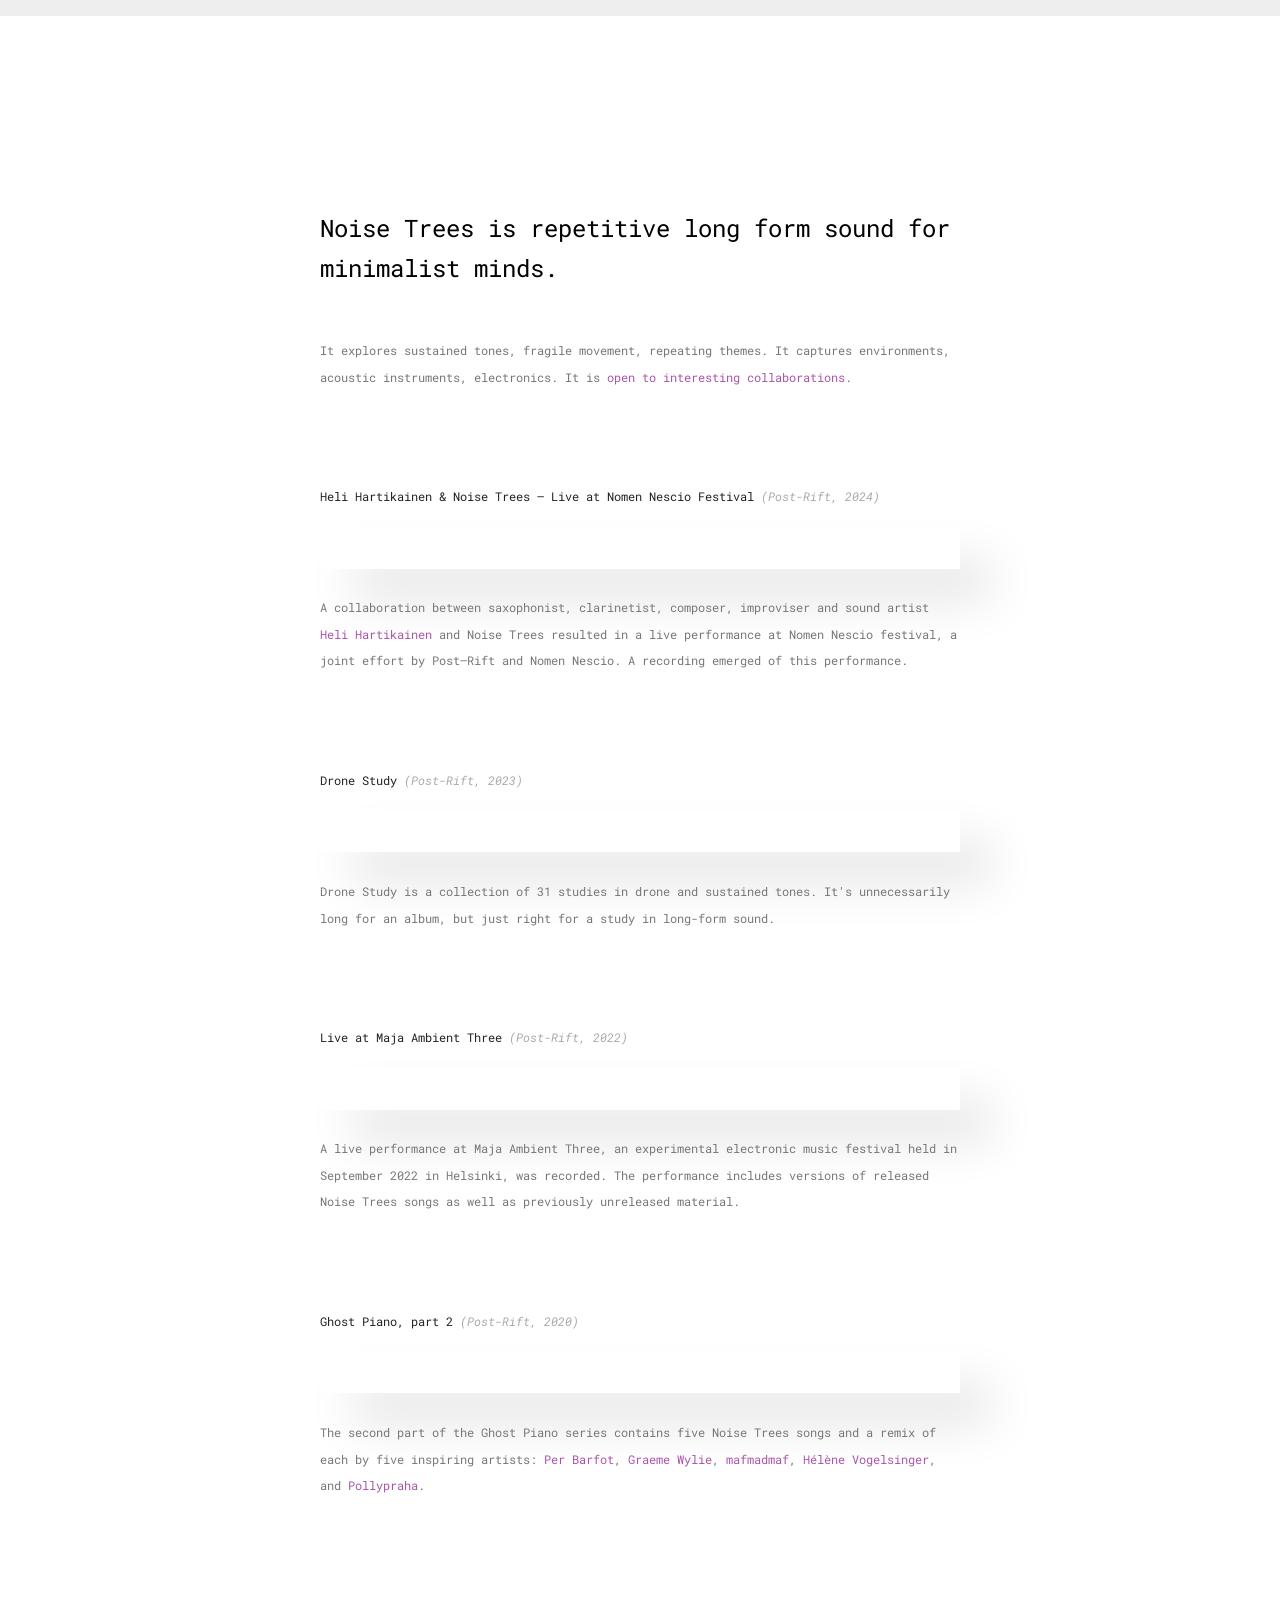
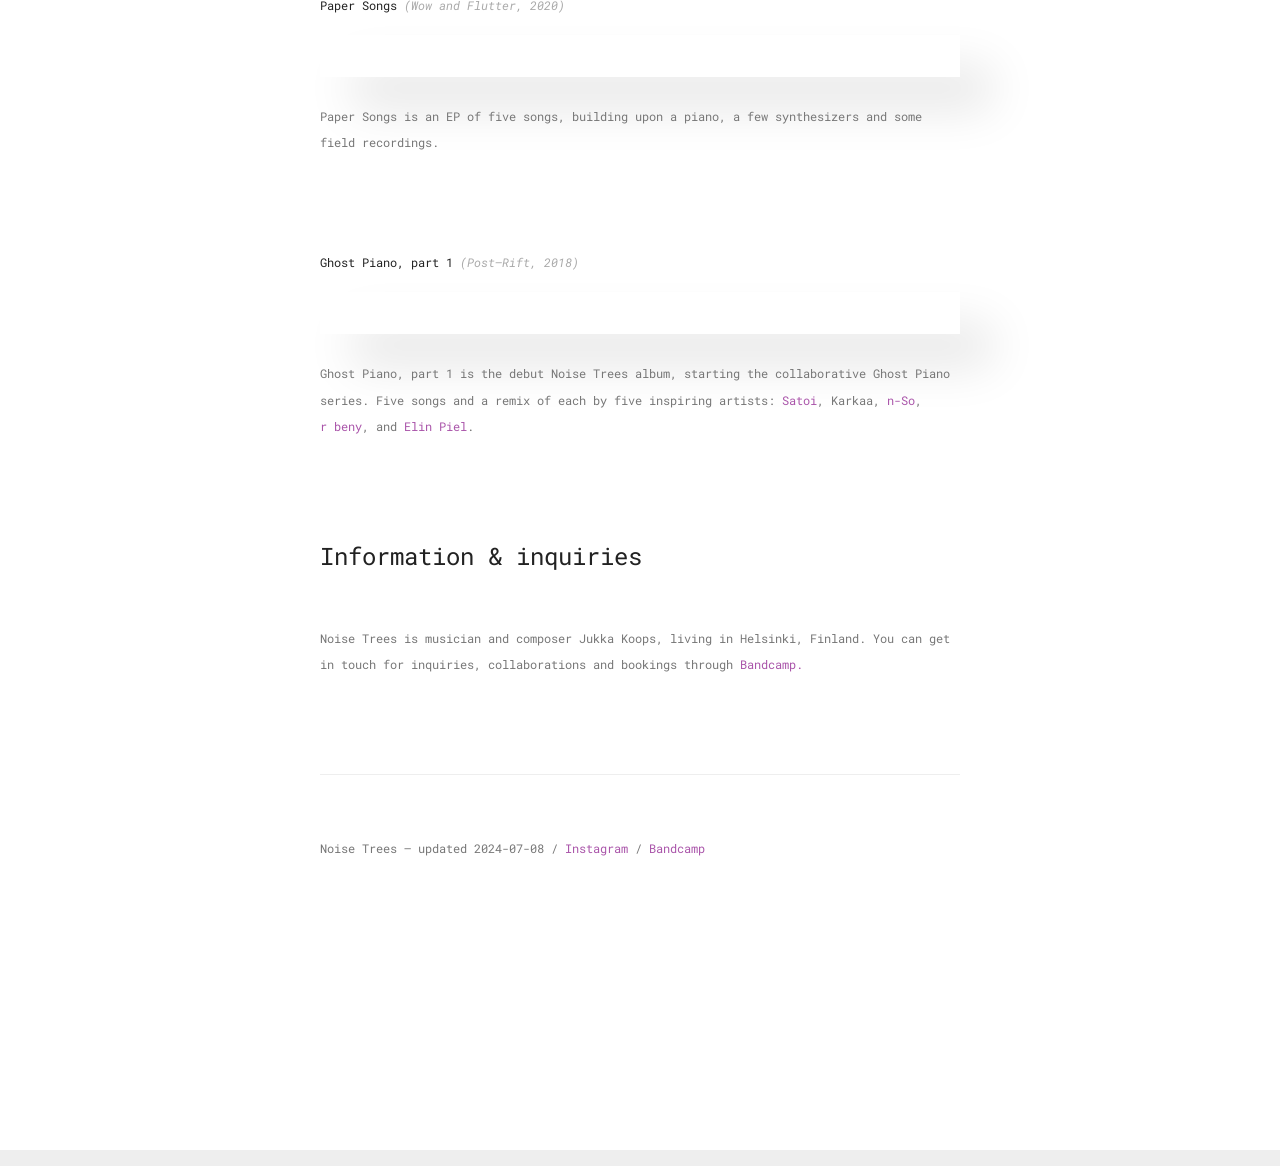
==== index.html @ 514bcb10 "Update index.html" ====
<!DOCTYPE html>
<html lang="en">
<head>
  <meta charset="UTF-8" />
  <title>Noise Trees</title>
  <meta property='og:title'  content='Noise Trees'>
  <meta name="viewport" content="width=device-width,initial-scale=1" />
  <meta name="description" content="Noise Trees is repetitive long form sound for minimalist minds." />
  <meta property='og:description'  content='Noise Trees is repetitive long form sound for minimalist minds.'>
  <meta property="og:image"  content="http://https://f4.bcbits.com/img/0014461624_20.jpg">
  <link href="https://cdn.jsdelivr.net/npm/modern-normalize@v2.0.0/modern-normalize.min.css" rel="stylesheet">
  <link rel="icon" href="favicon.png">
  <link rel="preconnect" href="https://fonts.googleapis.com">
  <link rel="preconnect" href="https://fonts.gstatic.com" crossorigin>
  <link href="https://fonts.googleapis.com/css2?family=Roboto+Mono:ital,wght@0,400;1,400&display=swap" rel="stylesheet">

  <style type="text/css">
    html {background: #eee;}
    body * {color: #777; font-family: 'Roboto Mono', sans-serif; font-size: 0.75rem; font-weight: 400; line-height: 1.68em;}
    body {background: #fff; border-top: 1rem solid #eee; border-bottom: 1rem solid #eee; padding: 12rem 0;}
    h1 {font-size: 1.5rem; margin: 0 0 3rem 0; color: #000;}
    h2 {font-size: 1.5rem; color: #222; margin: 3rem 0;}
    h3 {font-size: 0.75rem; color: #222;}
    h3 span {font-style: italic; color: #aaa;}
    header, nav, section, article, footer {margin: 0 auto 6rem auto; max-width: 40rem; width: 66vw;}
    section {}
    article {}
    nav {margin-top: 3rem;}
    p {font-weight: 400; line-height: 1.68rem; max-width: 40rem;}
    ul, li {margin: 0; padding: 0; list-style: none;}
    ul li {margin-bottom: 1rem;}
    li a {font-size: 1rem; background: #fff;}
    em {font-style: italic; color: #777;}
    a, a:link, a:visited, a span {color: #a5a; text-decoration: none;}
    a:hover {border-bottom: 1px dashed #a5a; width: 100%;}
    a.selected {color: #555;}
    footer {padding-top: 3rem; border-top: 1px solid #eee;}
    iframe {margin: 0.5rem 0; box-shadow: 2rem 2rem 3rem rgba(0, 0, 0, 0.1)}
  </style>

</head>
<body>

  <header>
    <h1>Noise Trees is repetitive long form sound for minimalist minds.</h1>
    <p>It explores sustained tones, fragile movement, repeating themes. It captures environments, acoustic instruments, electronics. It is <a href="#contact">open to interesting collaborations.</a></p>
    <!--
    <nav>
      <ul>
        <li><a href="#sound">Sound</a></li>
        <li><a href="#test">Audiovisual</a></li>
        <li><a href="">About</a></li>
      </ul>
    </nav>
    -->
  </header>

  <section>
    <!--<a id="sound"></a>
    <h2>Sound</h2>-->
    <article>
      <h3>Heli Hartikainen & Noise Trees — Live at Nomen Nescio Festival <span>(Post-Rift, 2024)</span></h3>
      <iframe style="border: 0; width: 100%; height: 42px;" src="https://bandcamp.com/EmbeddedPlayer/album=1262201035/size=small/bgcol=ffffff/linkcol=a5a/transparent=true/" seamless><a href="https://noisetrees.bandcamp.com/album/live-at-nomen-nescio-festival">Live at Nomen Nescio Festival by Heli Hartikainen & Noise Trees</a></iframe>
      <p>A collaboration between saxophonist, clarinetist, composer, improviser and sound artist <a href="https://helihartikainen.com/">Heli Hartikainen</a> and Noise Trees resulted in a live performance at Nomen Nescio festival, a joint effort by Post—Rift and Nomen Nescio. A recording emerged of this performance.</p>
    </article>
    <article>
      <h3>Drone Study <span>(Post-Rift, 2023)</span></h3>
      <iframe style="border: 0; width: 100%; height: 42px;" src="https://bandcamp.com/EmbeddedPlayer/album=2181542255/size=small/bgcol=ffffff/linkcol=a5a/transparent=true/" seamless><a href="https://noisetrees.bandcamp.com/album/drone-study">Drone Study by Noise Trees</a></iframe>
      <p>Drone Study is a collection of 31 studies in drone and sustained tones. It's unnecessarily long for an album, but just right for a study in long-form sound.</p>
    </article>
    <article>
      <h3>Live at Maja Ambient Three <span>(Post-Rift, 2022)</span></h3>
      <iframe style="border: 0; width: 100%; height: 42px;" src="https://bandcamp.com/EmbeddedPlayer/album=1717855935/size=small/bgcol=ffffff/linkcol=a5a/transparent=true/" seamless><a href="https://noisetrees.bandcamp.com/album/live-at-maja-ambient-three">Live at Maja Ambient Three by Noise Trees</a></iframe>
      <p>A live performance at Maja Ambient Three, an experimental electronic music festival held in September 2022 in Helsinki, was recorded. The performance includes versions of released Noise Trees songs as well as previously unreleased material.</p>
    </article>
    <article>
      <h3>Ghost Piano, part 2 <span>(Post-Rift, 2020)</span></h3>
      <iframe style="border: 0; width: 100%; height: 42px;" src="https://bandcamp.com/EmbeddedPlayer/album=4050104749/size=small/bgcol=ffffff/linkcol=a5a/transparent=true/" seamless><a href="https://noisetrees.bandcamp.com/album/ghost-piano-part-2">Ghost Piano, Part 2 by Noise Trees</a></iframe>
      <p>The second part of the Ghost Piano series contains five Noise Trees songs and a remix of each by five inspiring artists: <a href="https://perbarfot.bandcamp.com/music">Per Barfot</a>, <a href="https://graemecwylie.bandcamp.com/music">Graeme Wylie</a>, <a href="https://mafmadmaf.bandcamp.com/music">mafmadmaf</a>, <a href="https://helenevogelsinger.bandcamp.com/music">Hélène Vogelsinger</a>, and <a href="https://pollypraha.bandcamp.com/music">Pollypraha</a>.</p>
    </article>
    <article>
      <h3>Paper Songs <span>(Wow and Flutter, 2020)</span></h3>
      <iframe style="border: 0; width: 100%; height: 42px;" src="https://bandcamp.com/EmbeddedPlayer/album=2324278514/size=small/bgcol=ffffff/linkcol=a5a/transparent=true/" seamless><a href="https://noisetrees.bandcamp.com/album/paper-songs">Paper Songs by Noise Trees</a></iframe>
      <p>Paper Songs is an EP of five songs, building upon a piano, a few synthesizers and some field recordings.</p>
    </article>
    <article>
      <h3>Ghost Piano, part 1 <span>(Post—Rift, 2018)</span></h3>
      <iframe style="border: 0; width: 100%; height: 42px;" src="https://bandcamp.com/EmbeddedPlayer/album=360101749/size=small/bgcol=ffffff/linkcol=a5a/transparent=true/" seamless><a href="https://noisetrees.bandcamp.com/album/ghost-piano-part-1">Ghost Piano, Part 1 by Noise Trees</a></iframe>
      <p>Ghost Piano, part 1 is the debut Noise Trees album, starting the collaborative Ghost Piano series. Five songs and a remix of each by five inspiring artists: <a href="https://satoi.bandcamp.com/music">Satoi</a>, Karkaa, <a href="https://n-so.bandcamp.com/music">n-So</a>, <a href="https://rbeny.bandcamp.com/music">r&nbsp;beny</a>, and <a href="https://elinpiel.bandcamp.com/music">Elin Piel</a>.</p>
    </article>
  </section>

  <section>
    <a id="contact"></a>
    <h2>Information & inquiries</h2>
    <p>Noise Trees is musician and composer Jukka Koops, living in Helsinki, Finland. You can get in touch for inquiries, collaborations and bookings through <a href="https://noisetrees.bandcamp.com/contact?b=2618297066&n=Noise%20Trees&email=sumolounge%40gmail.com">Bandcamp.</a></p>
  </section>

  <footer>
    <p>Noise Trees — updated 2024-07-08 /&nbsp;<a href="https://www.instagram.com/noisetre.es/">Instagram</a>&nbsp;/&nbsp;<a href="https://noisetrees.bandcamp.com/">Bandcamp</a></p>
  </footer>

</body>
</html>
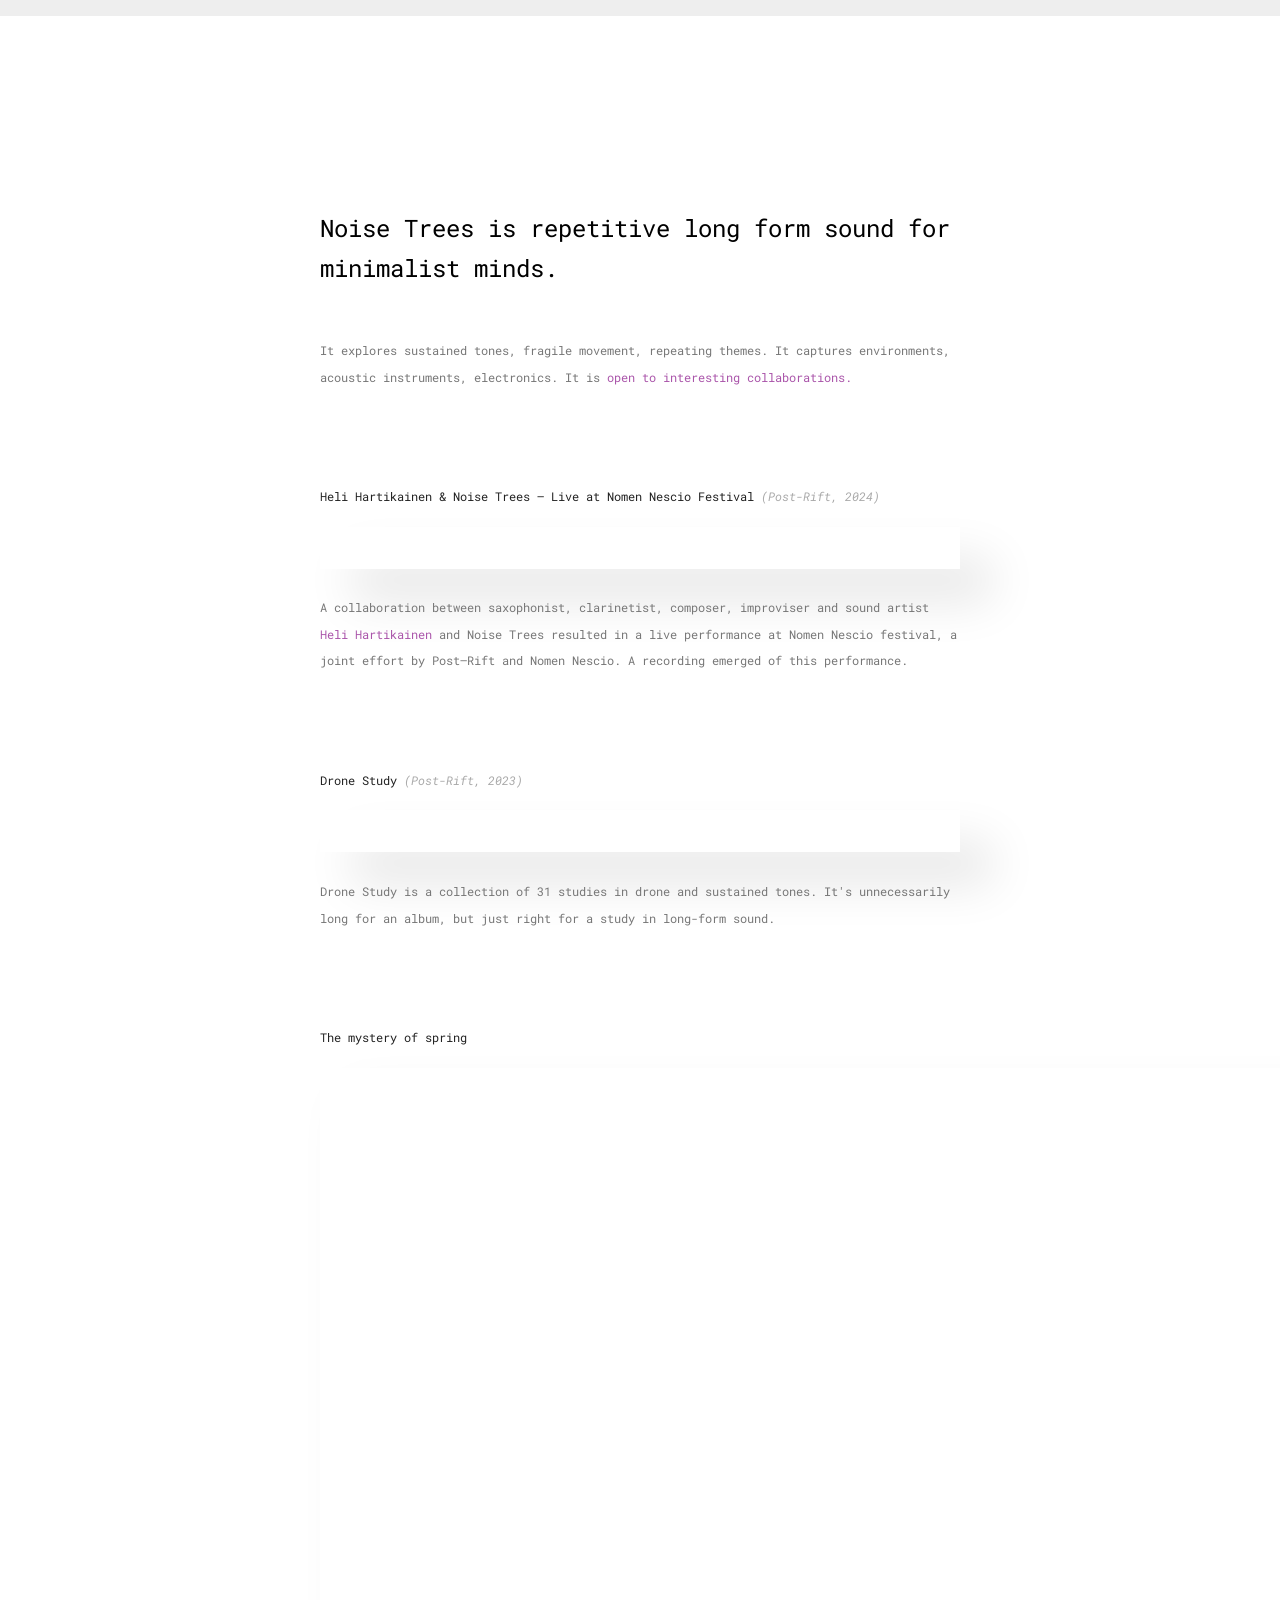
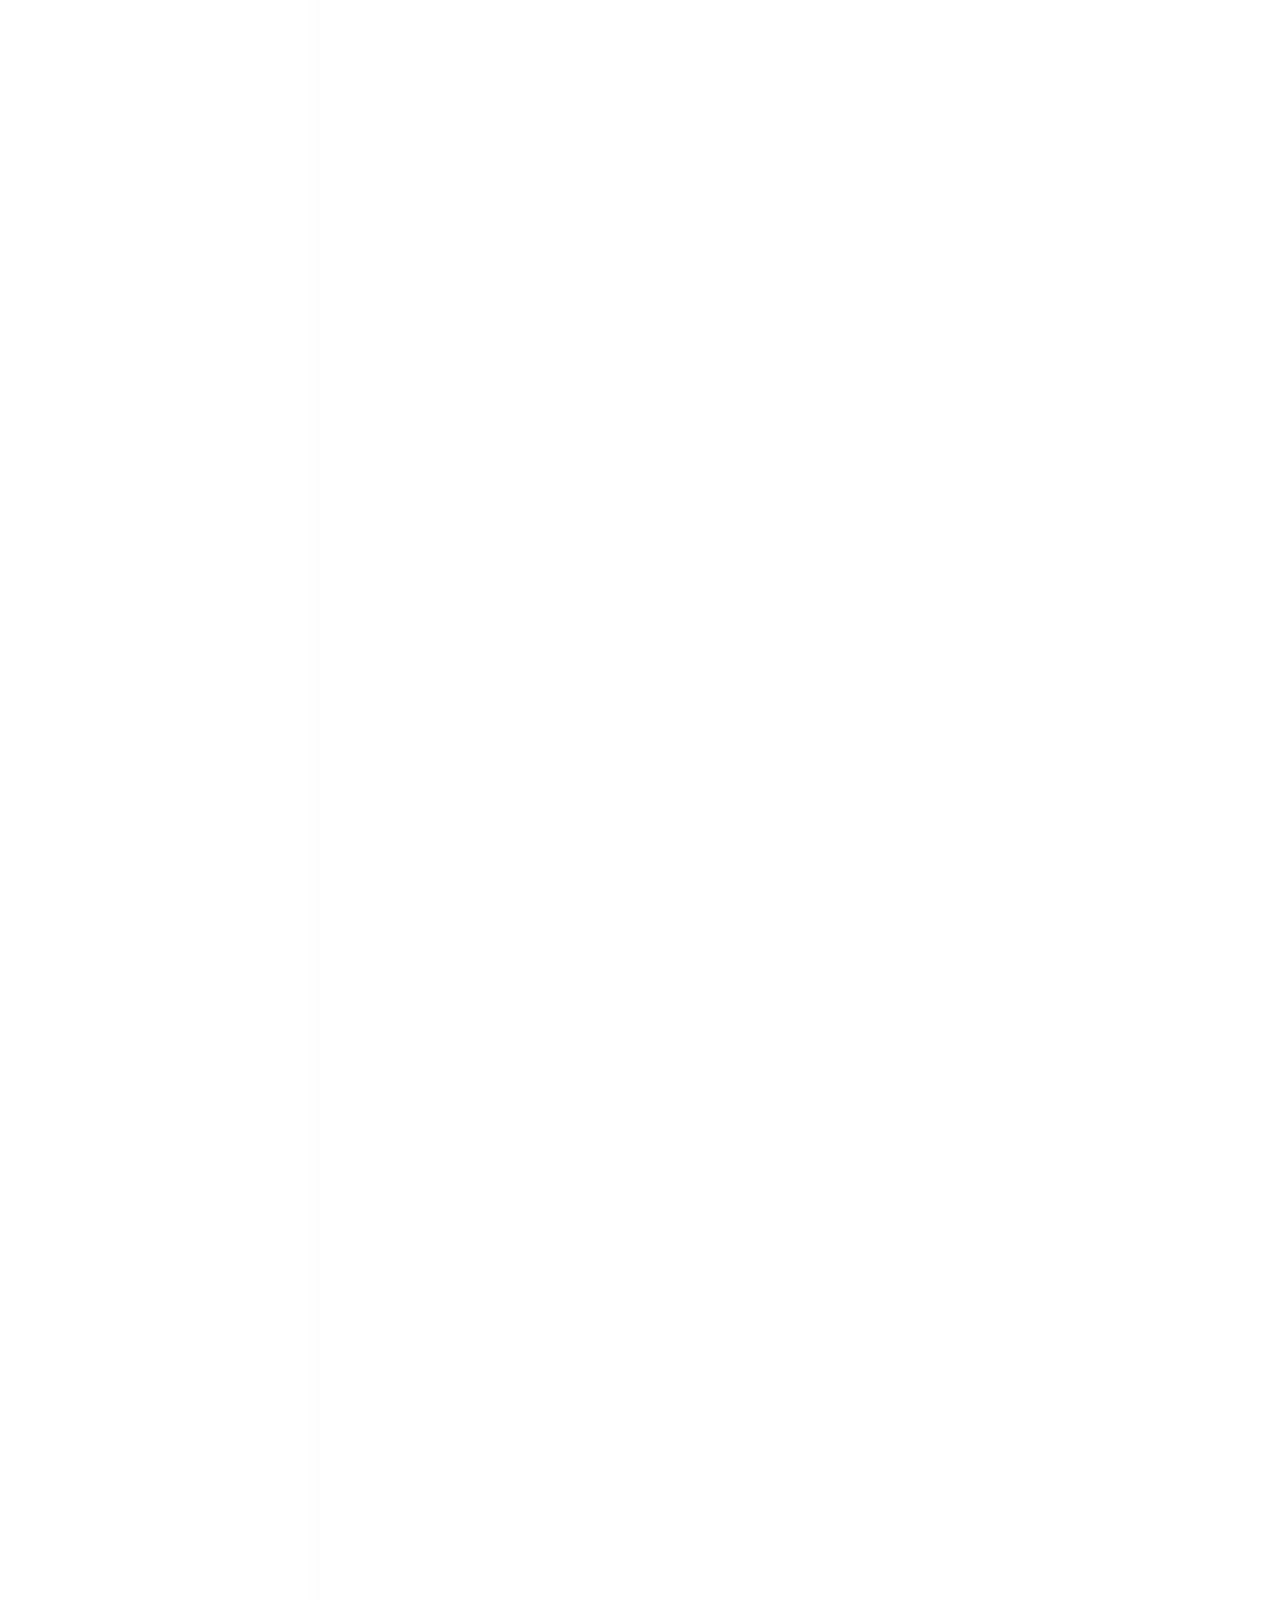
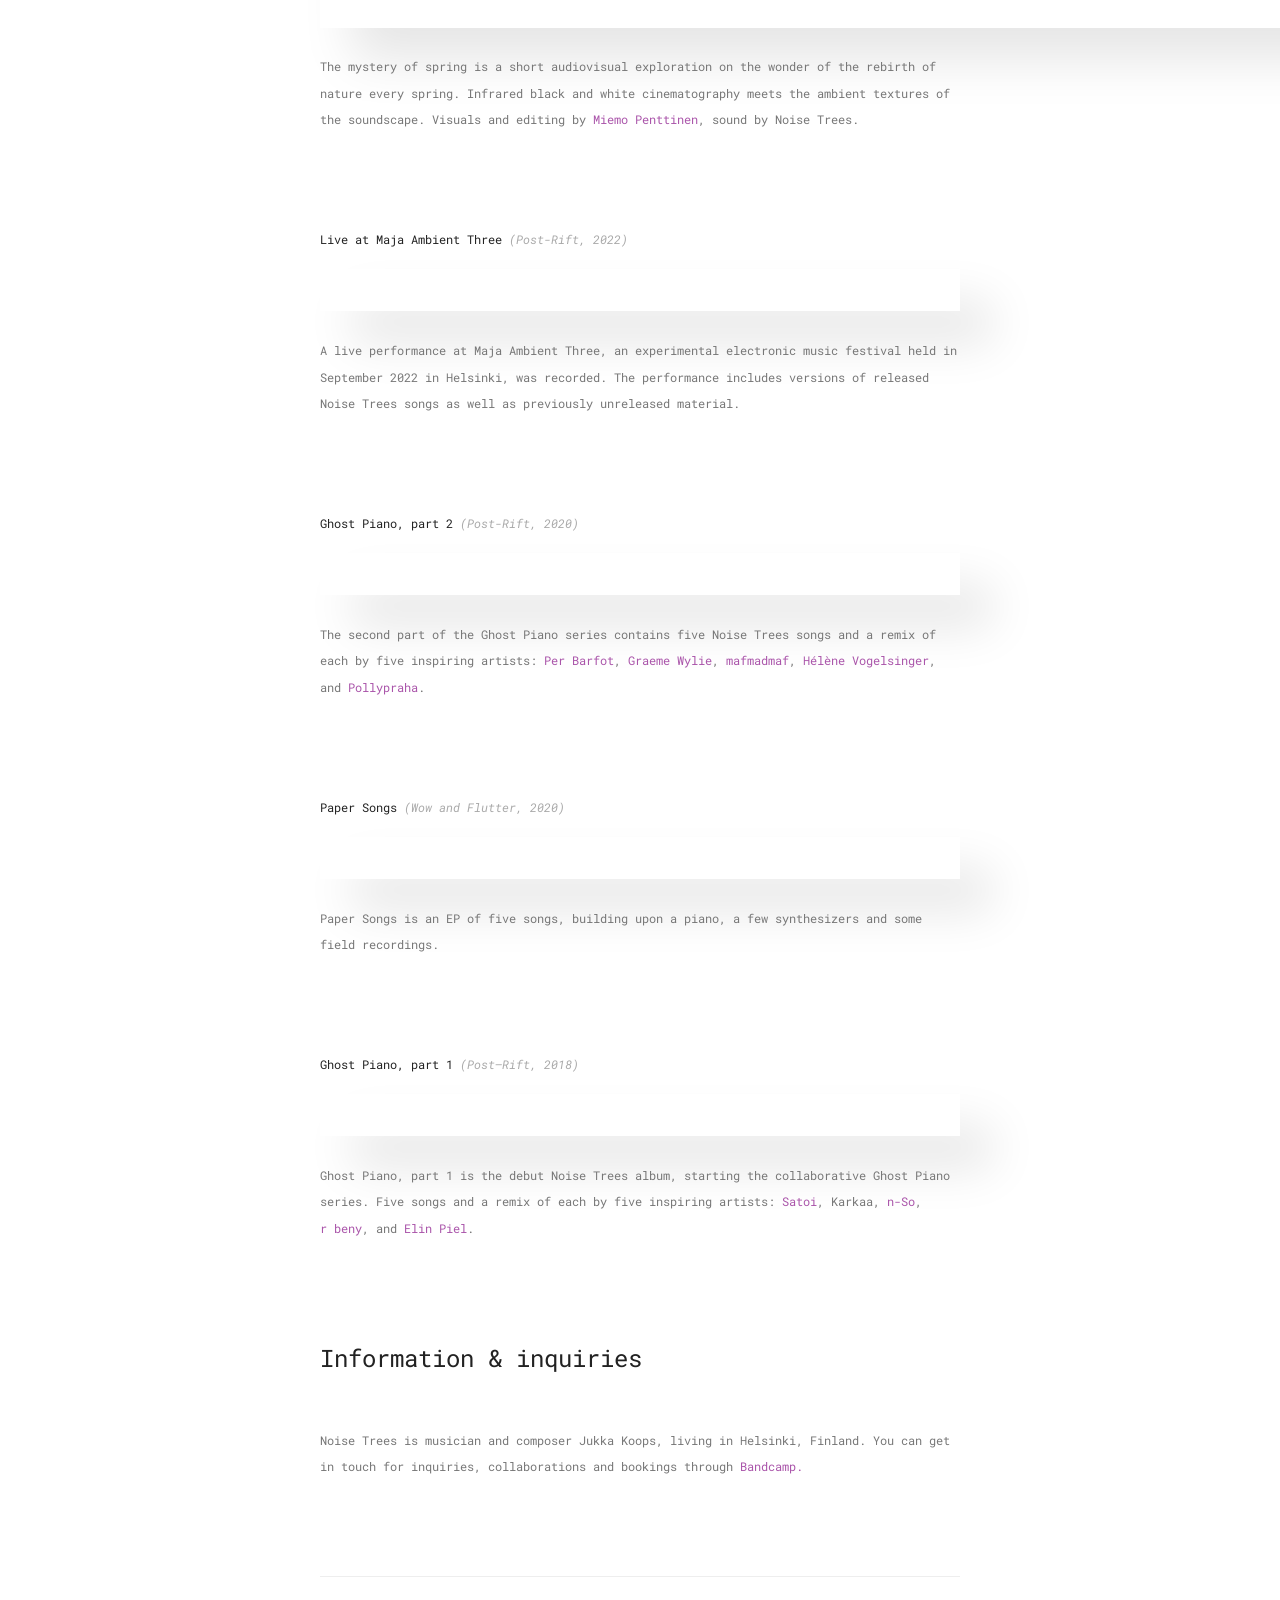
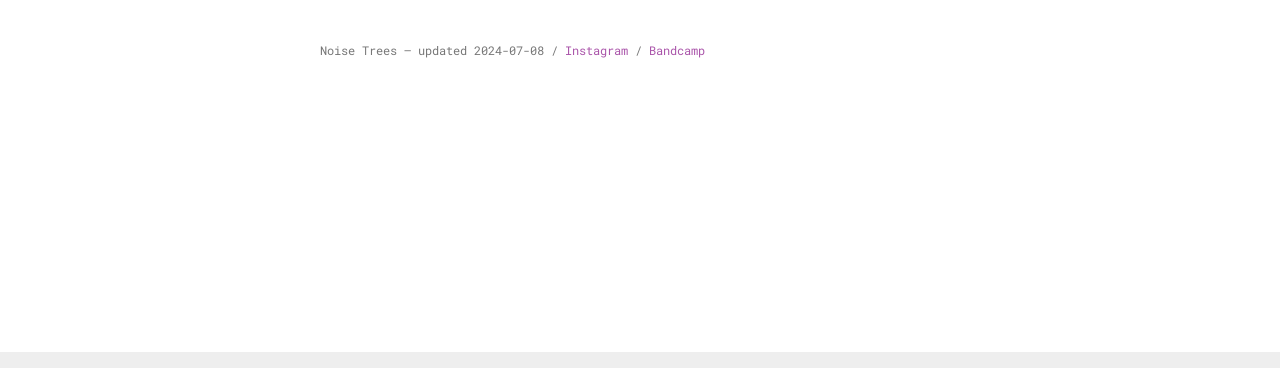
==== commit 67eefa18: "Update index.html" ====
--- a/index.html
+++ b/index.html
@@ -69,6 +69,11 @@
       <p>Drone Study is a collection of 31 studies in drone and sustained tones. It's unnecessarily long for an album, but just right for a study in long-form sound.</p>
     </article>
     <article>
+      <h3>The mystery of spring</h3>
+      <iframe src="https://player.vimeo.com/video/759527198?badge=0&amp;autopause=0&amp;player_id=0&amp;app_id=58479" width="3840" height="2160" frameborder="0" allow="autoplay; fullscreen; picture-in-picture; clipboard-write" title="the mystery of spring"></iframe>
+      <p>The mystery of spring is a short audiovisual exploration on the wonder of the rebirth of nature every spring. Infrared black and white cinematography meets the ambient textures of the soundscape. Visuals and editing by <a href="https://miemo.net/spring">Miemo Penttinen</a>, sound by Noise Trees.</p>
+    </article>
+    <article>
       <h3>Live at Maja Ambient Three <span>(Post-Rift, 2022)</span></h3>
       <iframe style="border: 0; width: 100%; height: 42px;" src="https://bandcamp.com/EmbeddedPlayer/album=1717855935/size=small/bgcol=ffffff/linkcol=a5a/transparent=true/" seamless><a href="https://noisetrees.bandcamp.com/album/live-at-maja-ambient-three">Live at Maja Ambient Three by Noise Trees</a></iframe>
       <p>A live performance at Maja Ambient Three, an experimental electronic music festival held in September 2022 in Helsinki, was recorded. The performance includes versions of released Noise Trees songs as well as previously unreleased material.</p>
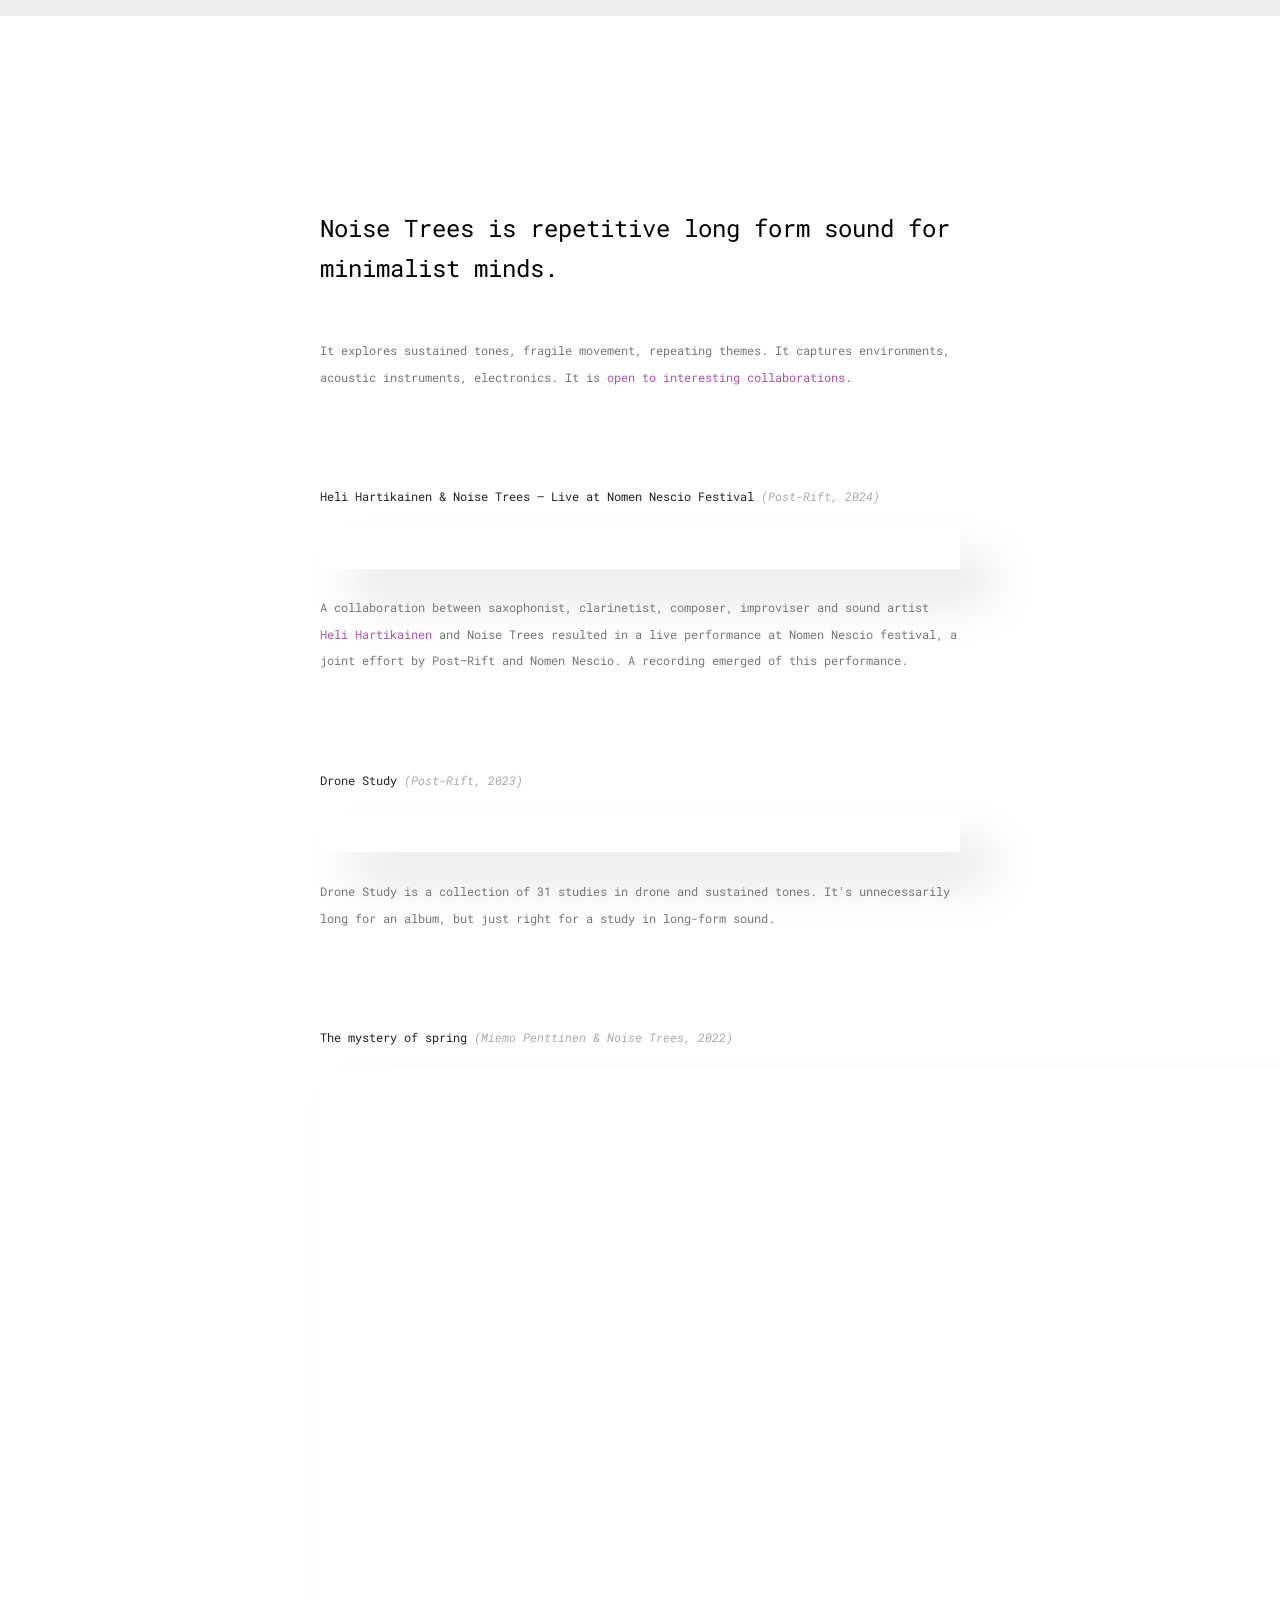
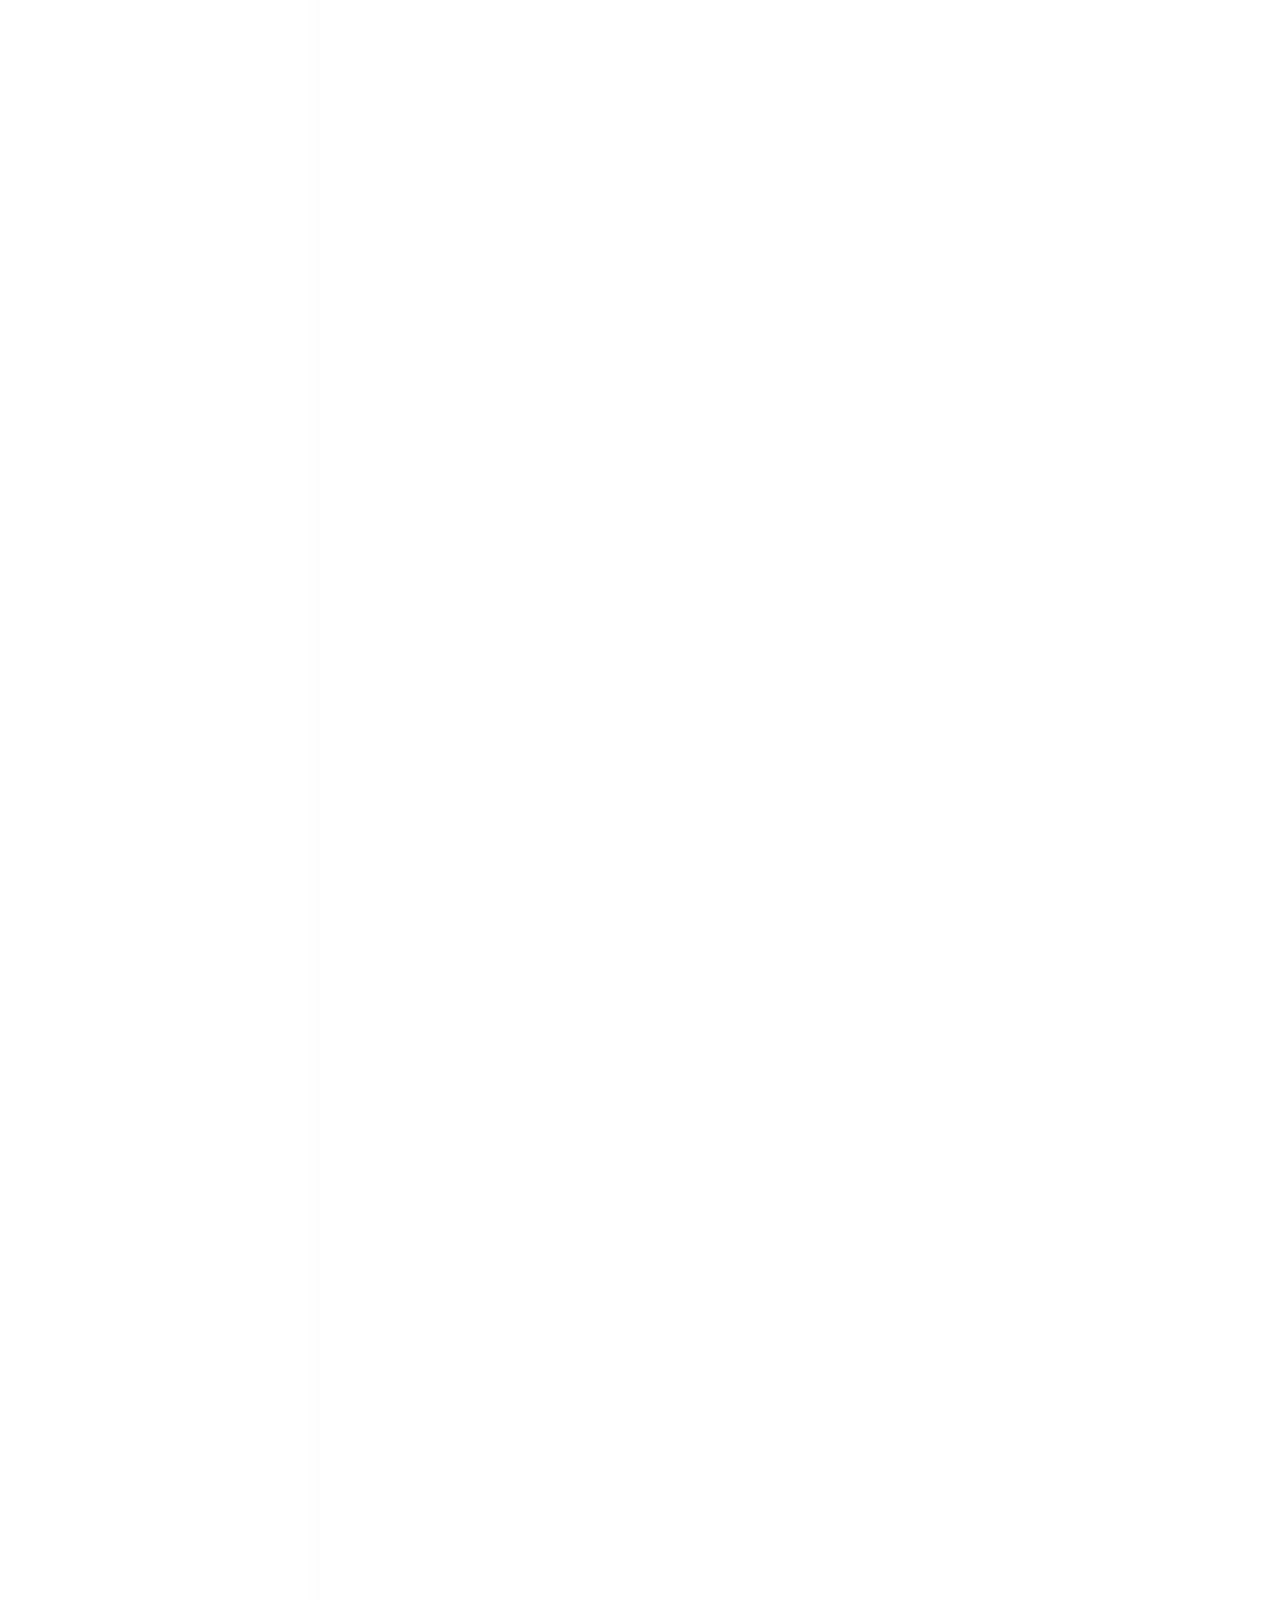
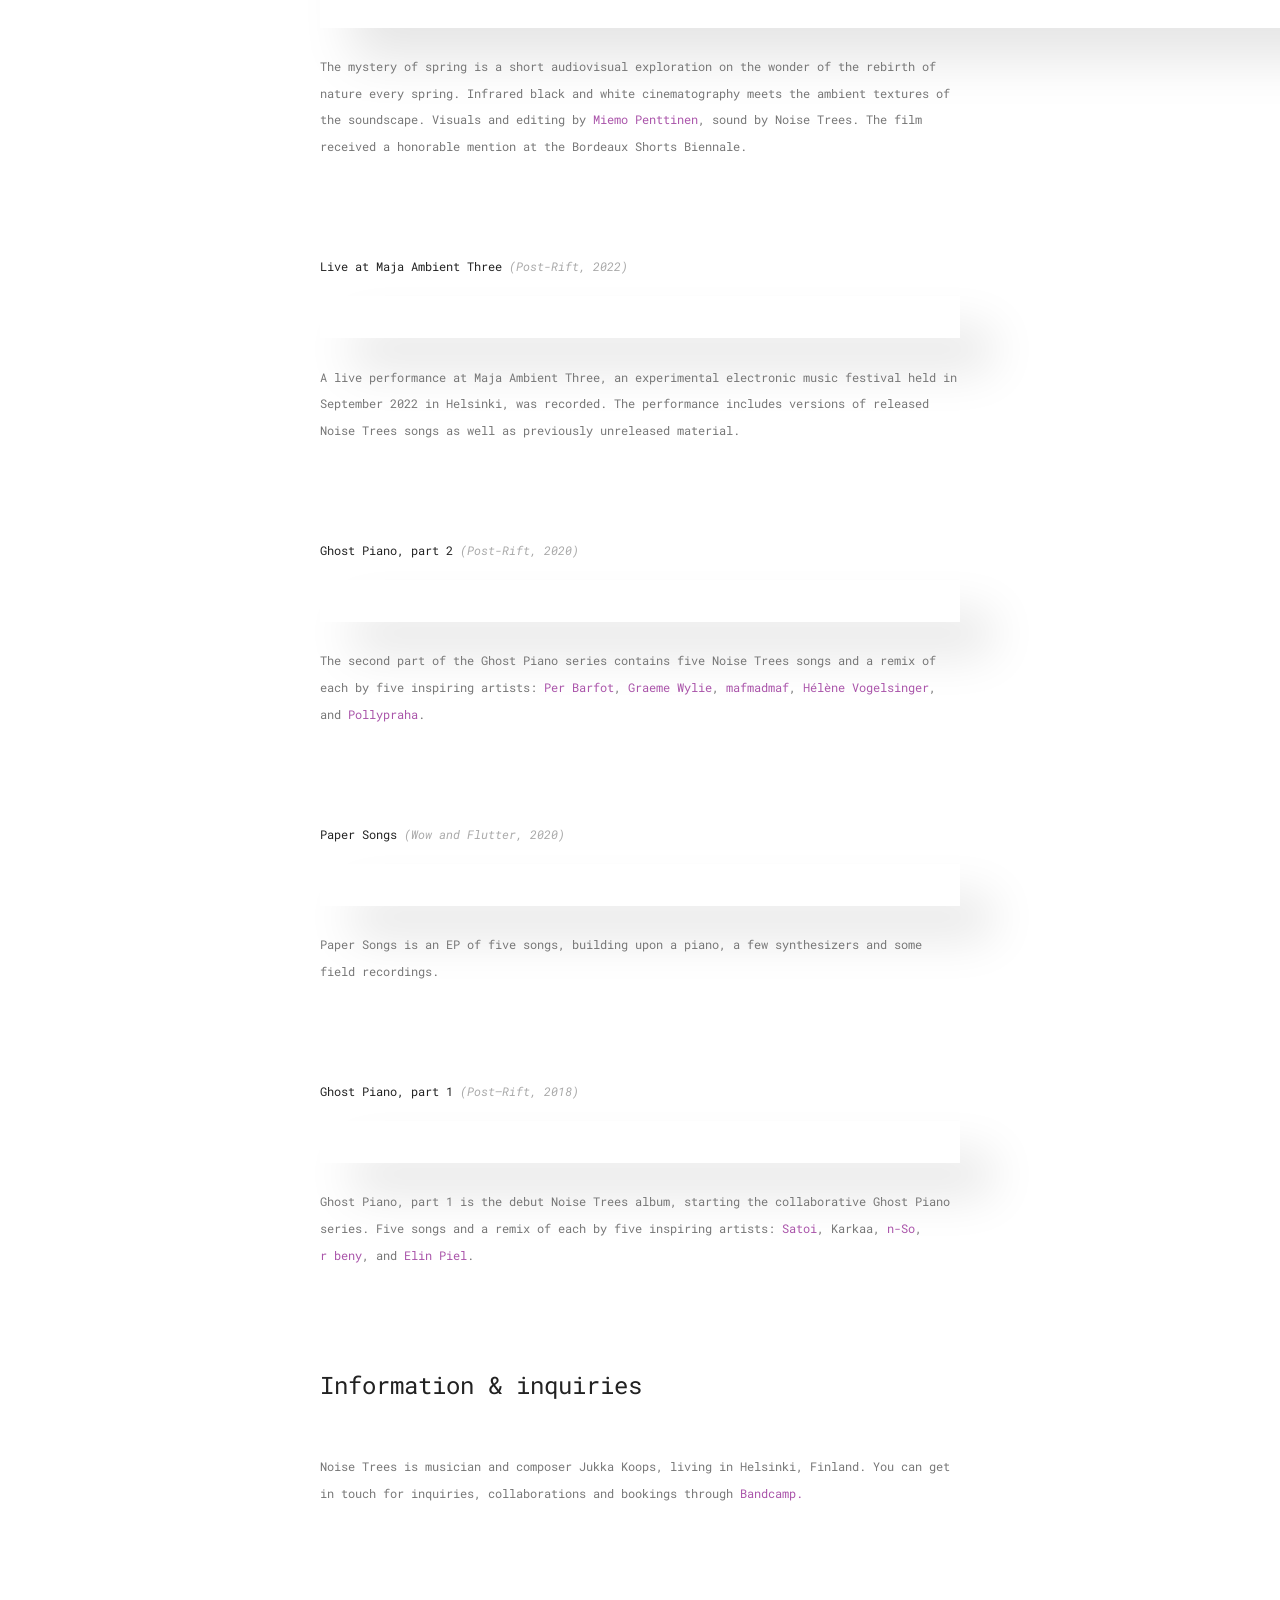
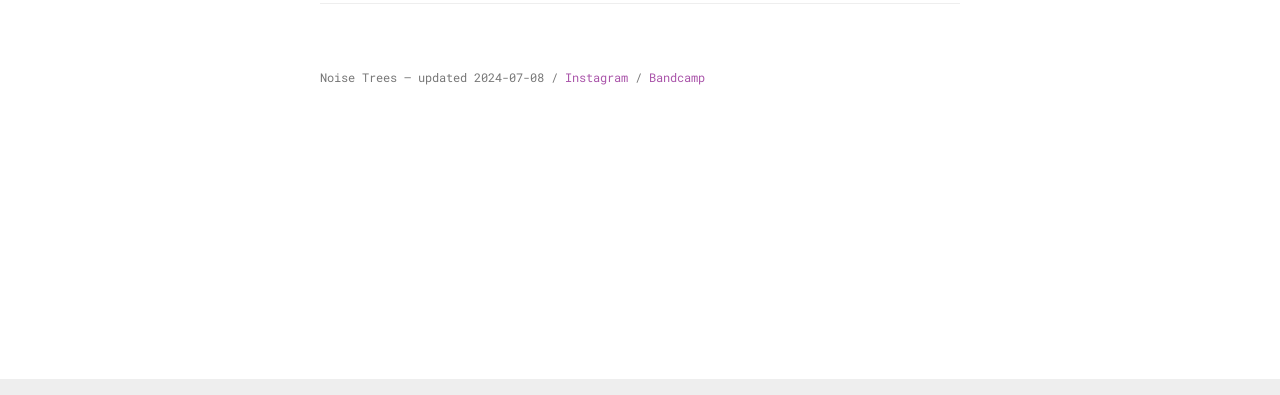
==== commit 22ea7ae0: "Update index.html" ====
--- a/index.html
+++ b/index.html
@@ -69,9 +69,9 @@
       <p>Drone Study is a collection of 31 studies in drone and sustained tones. It's unnecessarily long for an album, but just right for a study in long-form sound.</p>
     </article>
     <article>
-      <h3>The mystery of spring</h3>
+      <h3>The mystery of spring <span>(Miemo Penttinen & Noise Trees, 2022)</span></h3>
       <iframe src="https://player.vimeo.com/video/759527198?badge=0&amp;autopause=0&amp;player_id=0&amp;app_id=58479" width="3840" height="2160" frameborder="0" allow="autoplay; fullscreen; picture-in-picture; clipboard-write" title="the mystery of spring"></iframe>
-      <p>The mystery of spring is a short audiovisual exploration on the wonder of the rebirth of nature every spring. Infrared black and white cinematography meets the ambient textures of the soundscape. Visuals and editing by <a href="https://miemo.net/spring">Miemo Penttinen</a>, sound by Noise Trees.</p>
+      <p>The mystery of spring is a short audiovisual exploration on the wonder of the rebirth of nature every spring. Infrared black and white cinematography meets the ambient textures of the soundscape. Visuals and editing by <a href="https://miemo.net/spring">Miemo Penttinen</a>, sound by Noise Trees. The film received a honorable mention at the Bordeaux Shorts Biennale.</p>
     </article>
     <article>
       <h3>Live at Maja Ambient Three <span>(Post-Rift, 2022)</span></h3>
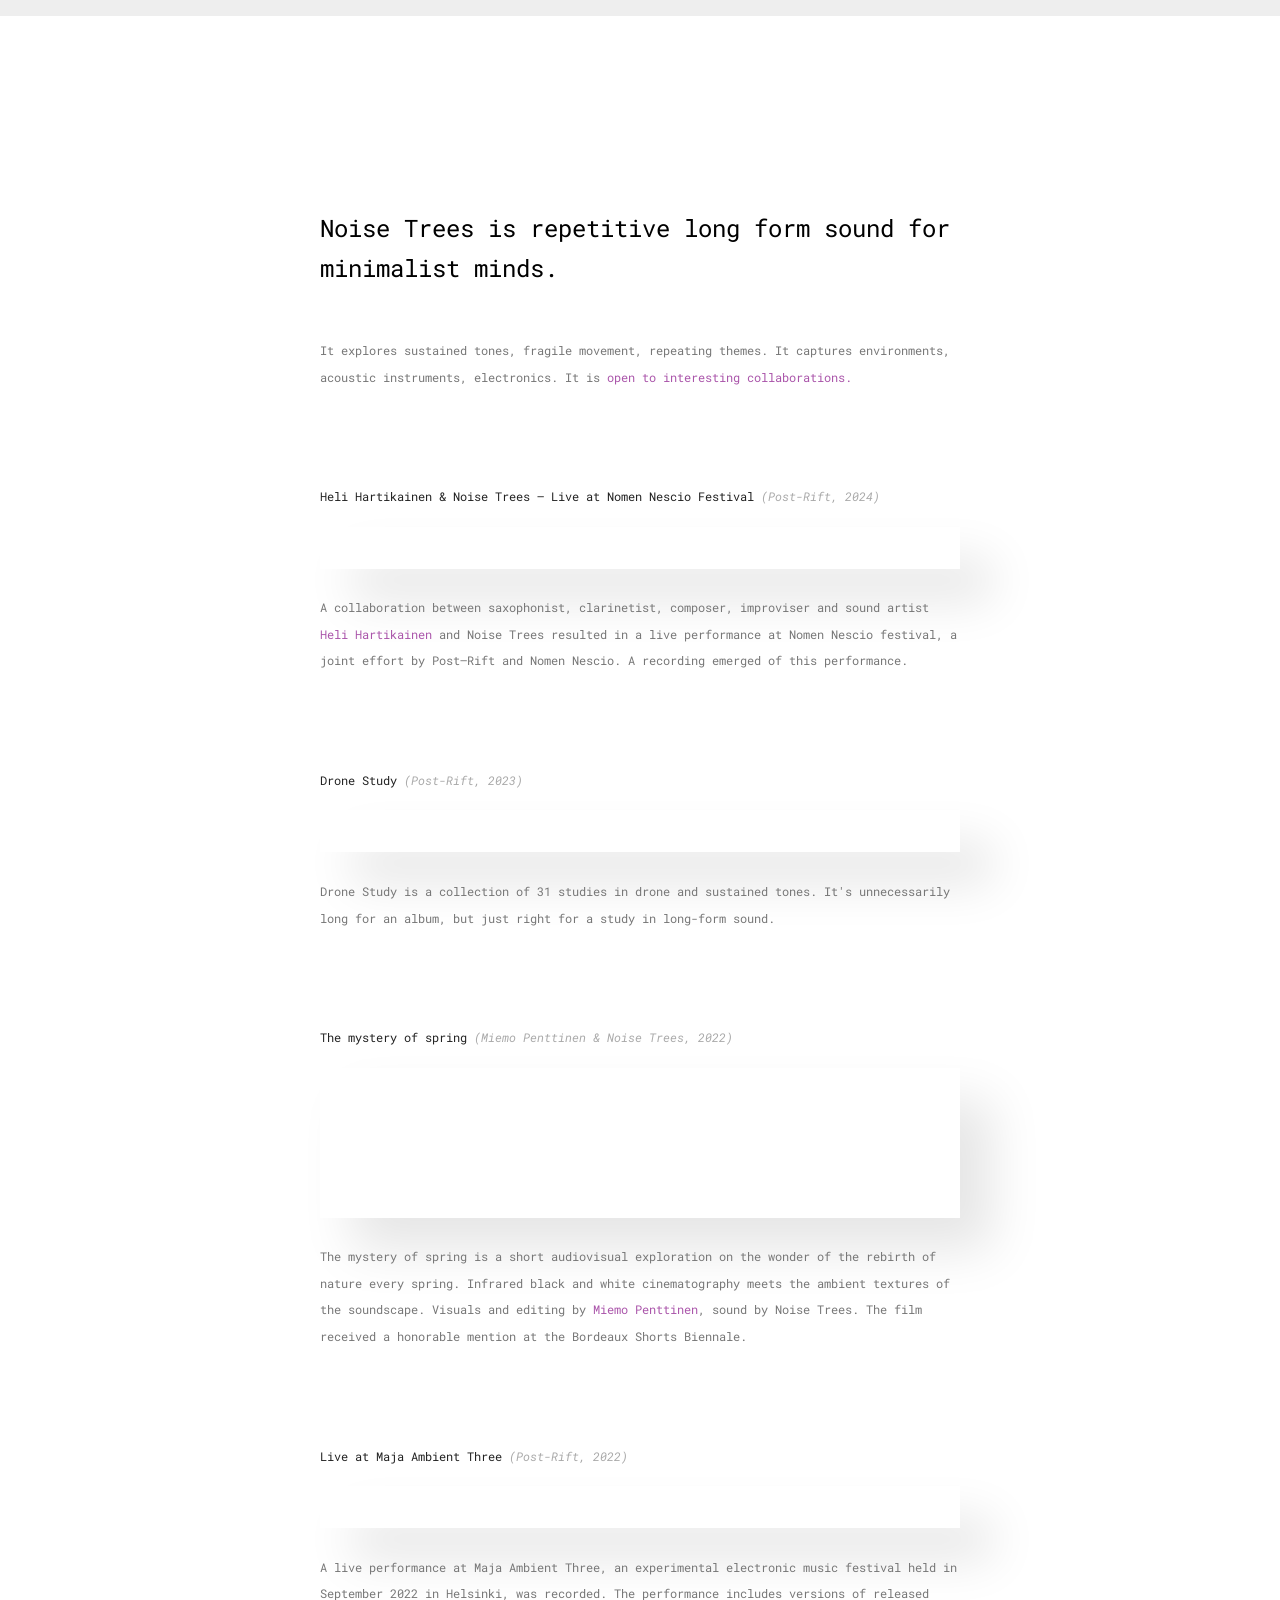
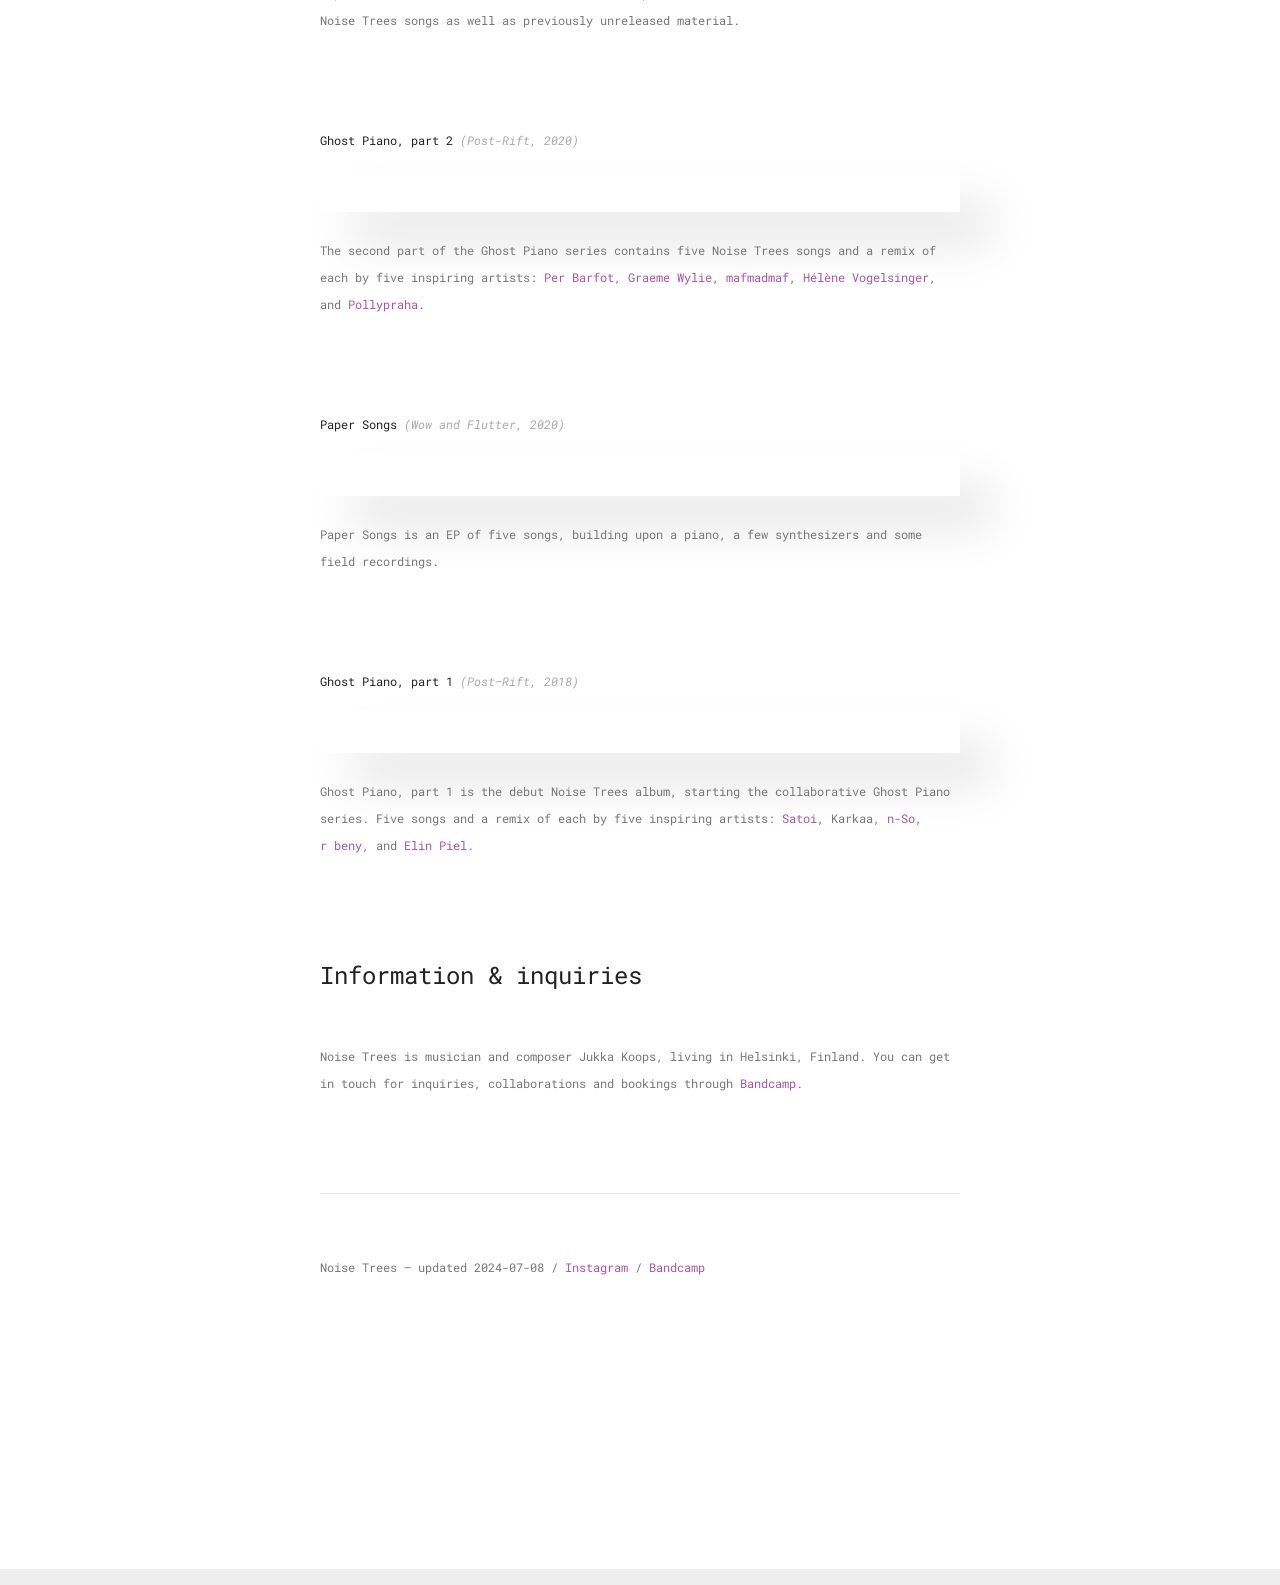
==== commit 289d0e86: "Update index.html" ====
--- a/index.html
+++ b/index.html
@@ -70,7 +70,7 @@
     </article>
     <article>
       <h3>The mystery of spring <span>(Miemo Penttinen & Noise Trees, 2022)</span></h3>
-      <iframe src="https://player.vimeo.com/video/759527198?badge=0&amp;autopause=0&amp;player_id=0&amp;app_id=58479" width="3840" height="2160" frameborder="0" allow="autoplay; fullscreen; picture-in-picture; clipboard-write" title="the mystery of spring"></iframe>
+      <iframe src="https://player.vimeo.com/video/759527198?badge=0&amp;autopause=0&amp;player_id=0&amp;app_id=58479" width="100%" height="auto" frameborder="0" allow="autoplay; fullscreen; picture-in-picture; clipboard-write" title="the mystery of spring"></iframe>
       <p>The mystery of spring is a short audiovisual exploration on the wonder of the rebirth of nature every spring. Infrared black and white cinematography meets the ambient textures of the soundscape. Visuals and editing by <a href="https://miemo.net/spring">Miemo Penttinen</a>, sound by Noise Trees. The film received a honorable mention at the Bordeaux Shorts Biennale.</p>
     </article>
     <article>
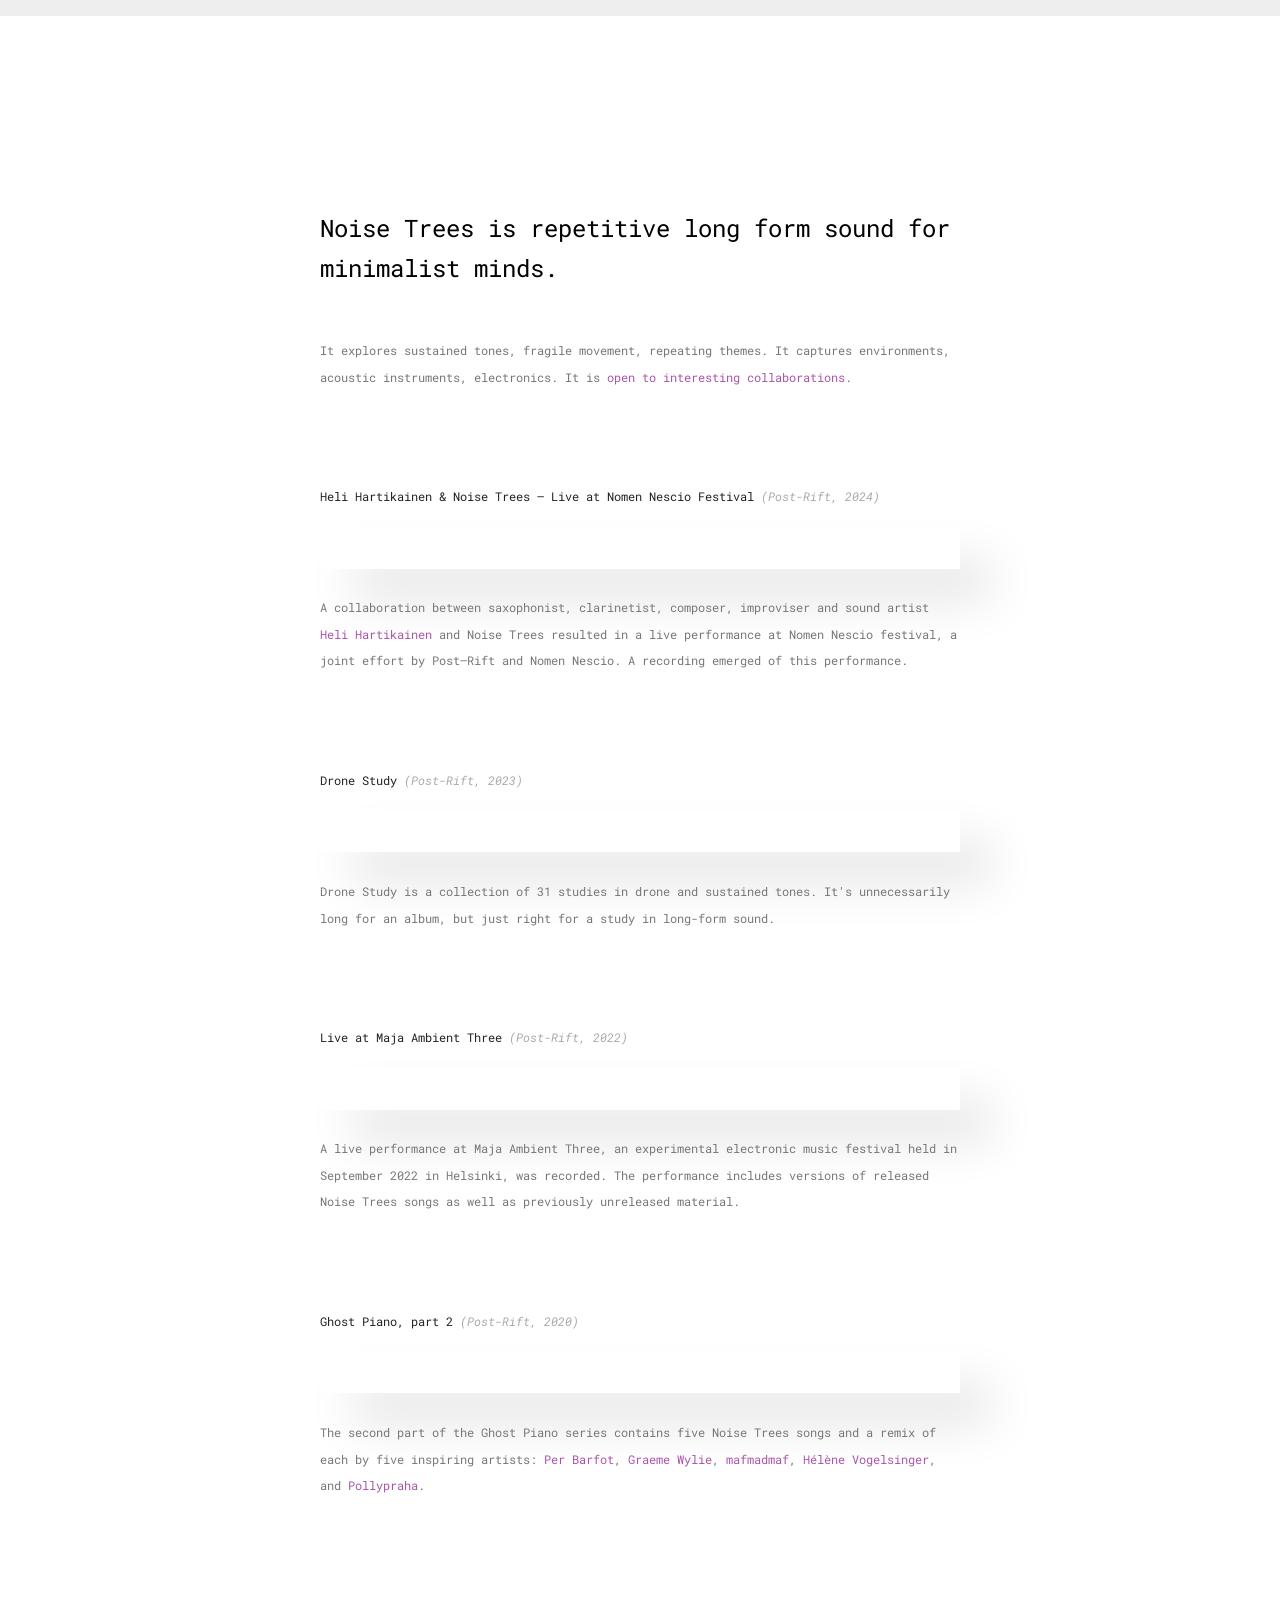
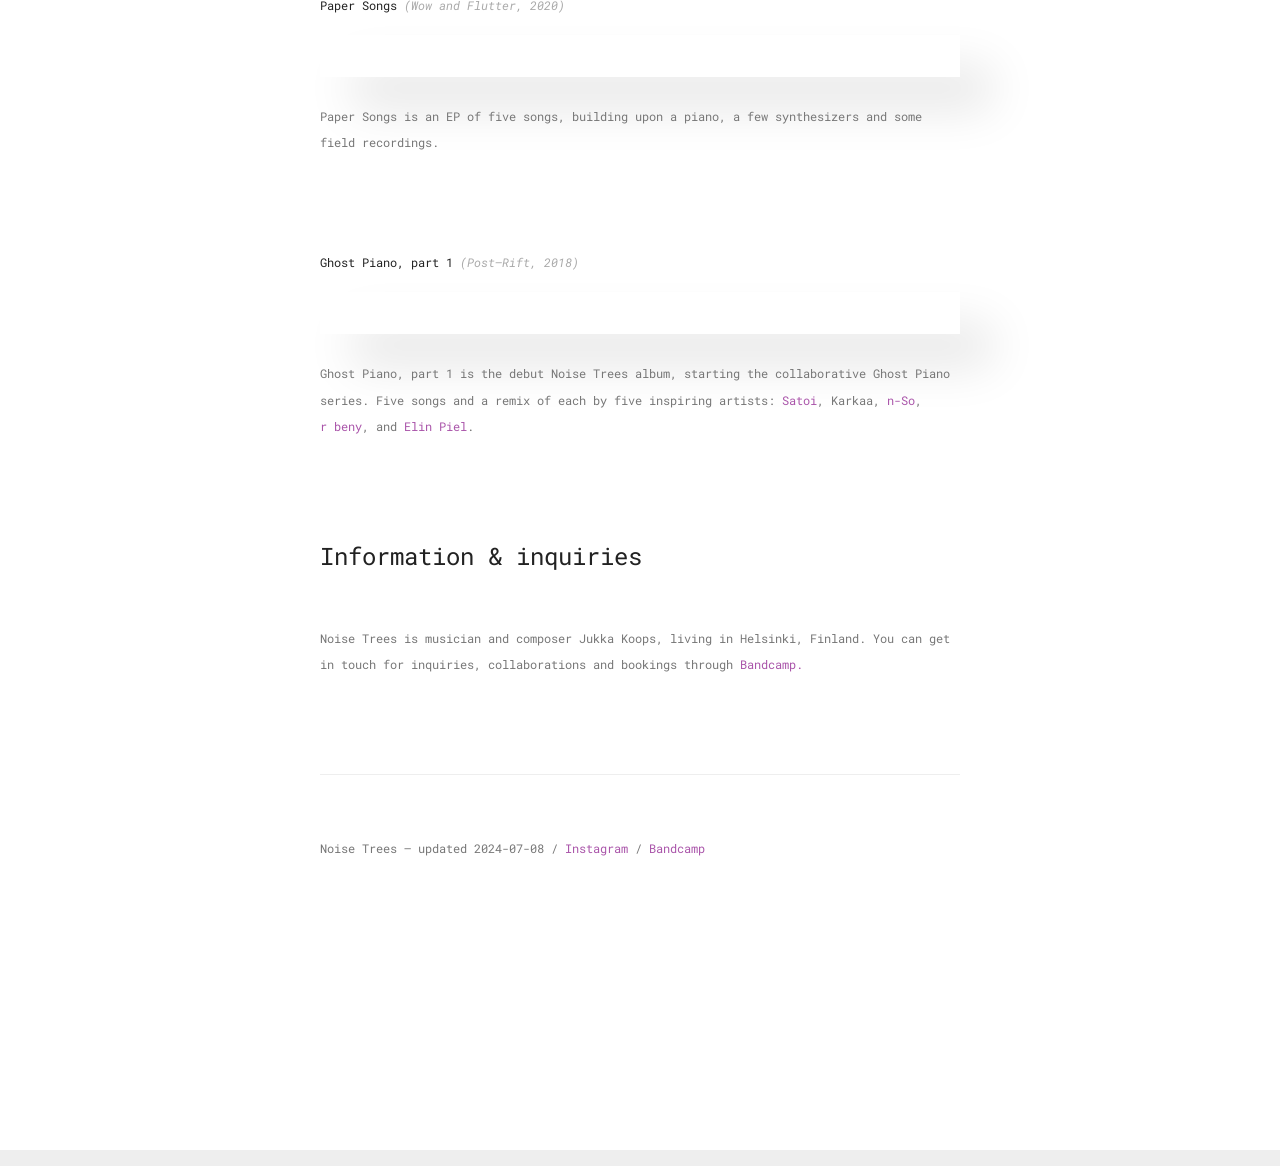
==== commit 8845e778: "Update index.html" ====
--- a/index.html
+++ b/index.html
@@ -68,11 +68,11 @@
       <iframe style="border: 0; width: 100%; height: 42px;" src="https://bandcamp.com/EmbeddedPlayer/album=2181542255/size=small/bgcol=ffffff/linkcol=a5a/transparent=true/" seamless><a href="https://noisetrees.bandcamp.com/album/drone-study">Drone Study by Noise Trees</a></iframe>
       <p>Drone Study is a collection of 31 studies in drone and sustained tones. It's unnecessarily long for an album, but just right for a study in long-form sound.</p>
     </article>
-    <article>
+    <!--<article>
       <h3>The mystery of spring <span>(Miemo Penttinen & Noise Trees, 2022)</span></h3>
-      <iframe src="https://player.vimeo.com/video/759527198?badge=0&amp;autopause=0&amp;player_id=0&amp;app_id=58479" width="100%" height="auto" frameborder="0" allow="autoplay; fullscreen; picture-in-picture; clipboard-write" title="the mystery of spring"></iframe>
+      <iframe src="https://player.vimeo.com/video/759527198?badge=0&amp;autopause=0&amp;player_id=0&amp;app_id=58479" width="100%" height="100%" frameborder="0" allow="autoplay; fullscreen; picture-in-picture; clipboard-write" title="the mystery of spring"></iframe>
       <p>The mystery of spring is a short audiovisual exploration on the wonder of the rebirth of nature every spring. Infrared black and white cinematography meets the ambient textures of the soundscape. Visuals and editing by <a href="https://miemo.net/spring">Miemo Penttinen</a>, sound by Noise Trees. The film received a honorable mention at the Bordeaux Shorts Biennale.</p>
-    </article>
+    </article>-->
     <article>
       <h3>Live at Maja Ambient Three <span>(Post-Rift, 2022)</span></h3>
       <iframe style="border: 0; width: 100%; height: 42px;" src="https://bandcamp.com/EmbeddedPlayer/album=1717855935/size=small/bgcol=ffffff/linkcol=a5a/transparent=true/" seamless><a href="https://noisetrees.bandcamp.com/album/live-at-maja-ambient-three">Live at Maja Ambient Three by Noise Trees</a></iframe>
